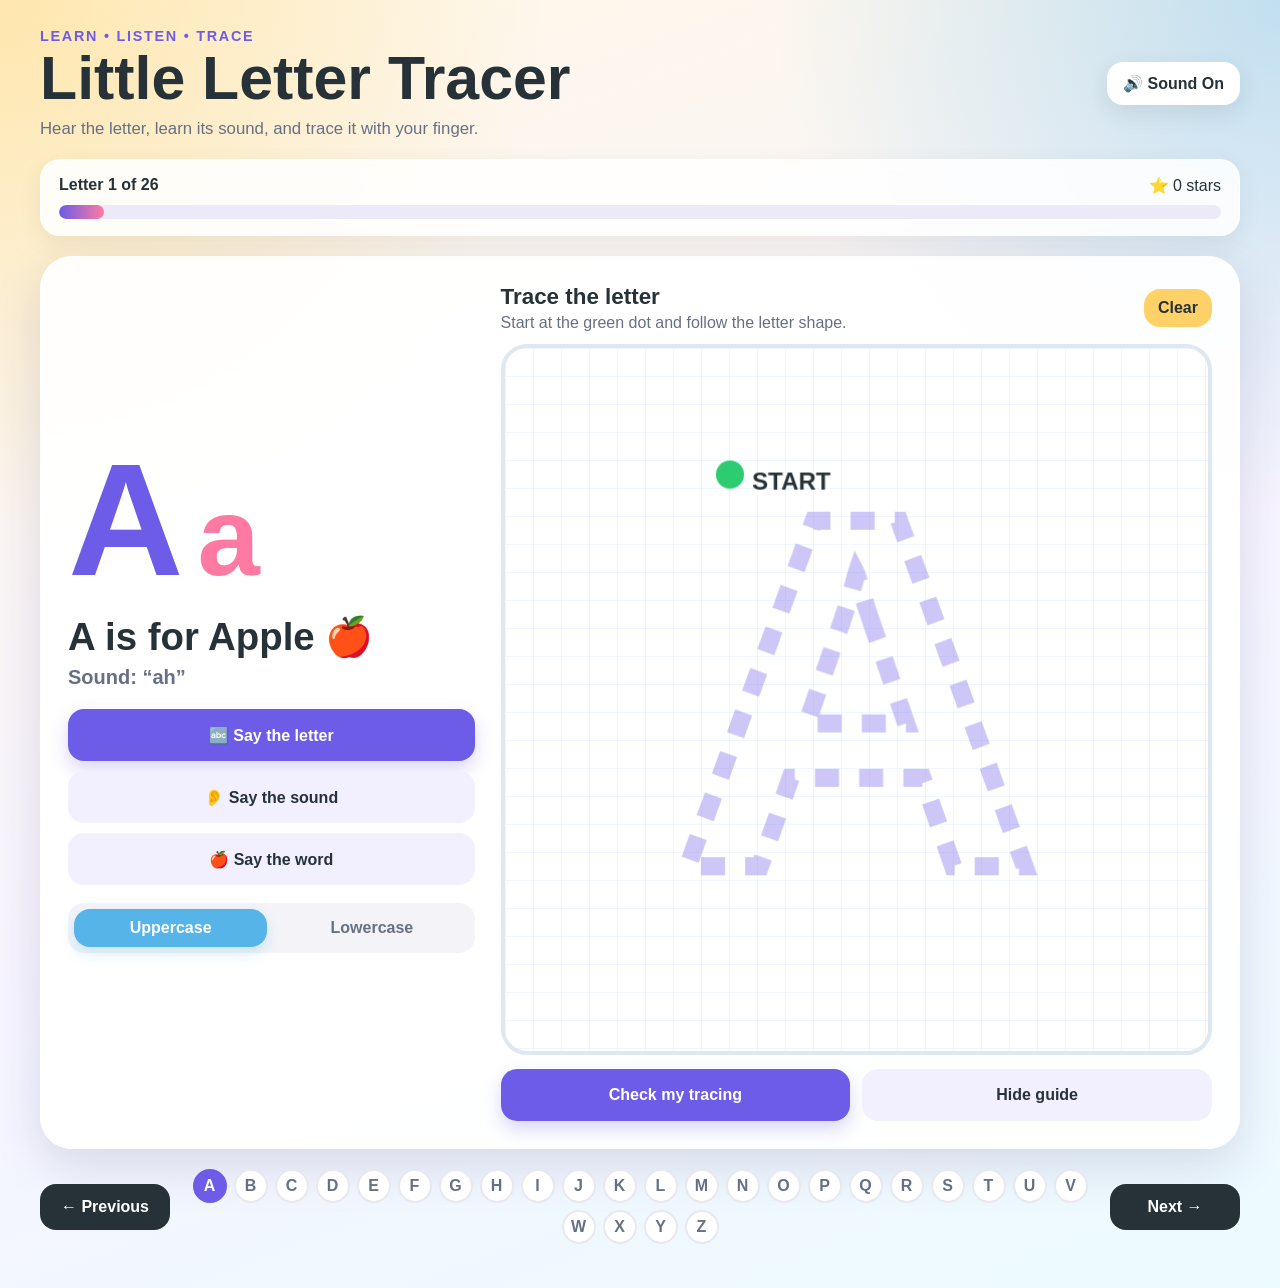
==== index.html @ a355255a "Add initial implementation of Little Letter Tracer with HTML, CSS, and JavaScript" ====
<!DOCTYPE html>
<html lang="en">
<head>
  <meta charset="UTF-8" />
  <meta name="viewport" content="width=device-width, initial-scale=1.0" />
  <meta name="theme-color" content="#fff8e7" />
  <title>Little Letter Tracer</title>
  <link rel="stylesheet" href="styles.css" />
</head>
<body>
  <main class="app-shell">
    <header class="hero">
      <div>
        <p class="eyebrow">Learn • Listen • Trace</p>
        <h1>Little Letter Tracer</h1>
        <p class="subtitle">Hear the letter, learn its sound, and trace it with your finger.</p>
      </div>
      <button id="soundToggle" class="icon-button" type="button" aria-label="Turn sound on or off">
        🔊 Sound On
      </button>
    </header>

    <section class="progress-panel" aria-label="Learning progress">
      <div class="progress-copy">
        <strong id="progressText">Letter 1 of 26</strong>
        <span id="starsText">⭐ 0 stars</span>
      </div>
      <div class="progress-track">
        <div id="progressBar" class="progress-bar"></div>
      </div>
    </section>

    <section class="letter-card">
      <div class="letter-info">
        <div class="letter-display" aria-live="polite">
          <span id="uppercaseLetter">A</span>
          <span id="lowercaseLetter">a</span>
        </div>

        <h2 id="letterTitle">A is for Apple</h2>
        <p id="phonicText" class="phonic-text">Sound: “ah”</p>

        <div class="speech-actions">
          <button id="speakNameBtn" class="primary-button" type="button">
            🔤 Say the letter
          </button>
          <button id="speakSoundBtn" class="secondary-button" type="button">
            👂 Say the sound
          </button>
          <button id="speakWordBtn" class="secondary-button" type="button">
            🍎 Say the word
          </button>
        </div>

        <div class="case-switch" role="group" aria-label="Choose letter case">
          <button id="uppercaseBtn" class="case-button active" type="button">Uppercase</button>
          <button id="lowercaseBtn" class="case-button" type="button">Lowercase</button>
        </div>
      </div>

      <div class="tracing-area">
        <div class="canvas-heading">
          <div>
            <h3>Trace the letter</h3>
            <p>Start at the green dot and follow the letter shape.</p>
          </div>
          <button id="clearBtn" class="small-button" type="button">Clear</button>
        </div>

        <div class="canvas-wrap">
          <canvas id="traceCanvas" width="700" height="700" aria-label="Letter tracing area"></canvas>
          <div id="successMessage" class="success-message" aria-live="polite">
            Great tracing! ⭐
          </div>
        </div>

        <div class="trace-actions">
          <button id="checkBtn" class="primary-button" type="button">Check my tracing</button>
          <button id="showGuideBtn" class="secondary-button" type="button">Hide guide</button>
        </div>
      </div>
    </section>

    <nav class="navigation" aria-label="Letter navigation">
      <button id="previousBtn" class="nav-button" type="button">← Previous</button>
      <div id="letterDots" class="letter-dots" aria-label="Choose a letter"></div>
      <button id="nextBtn" class="nav-button" type="button">Next →</button>
    </nav>
  </main>

  <script src="script.js"></script>
</body>
</html>
---- styles.css ----
* {
  box-sizing: border-box;
}

:root {
  --ink: #263238;
  --muted: #667085;
  --cream: #fff8e7;
  --card: #ffffff;
  --purple: #6c5ce7;
  --purple-dark: #5145cd;
  --yellow: #ffd166;
  --green: #2ecc71;
  --pink: #ff7aa2;
  --blue: #56b4e9;
  --line: #e8e8ef;
  --shadow: 0 18px 50px rgba(51, 46, 90, 0.14);
}

body {
  margin: 0;
  min-height: 100vh;
  font-family: "Trebuchet MS", "Arial Rounded MT Bold", Arial, sans-serif;
  color: var(--ink);
  background:
    radial-gradient(circle at top left, rgba(255, 209, 102, 0.45), transparent 30%),
    radial-gradient(circle at top right, rgba(86, 180, 233, 0.35), transparent 28%),
    linear-gradient(160deg, #fff8e7 0%, #f7f4ff 55%, #ecfbff 100%);
}

button {
  font: inherit;
}

button:focus-visible {
  outline: 4px solid rgba(108, 92, 231, 0.25);
  outline-offset: 3px;
}

.app-shell {
  width: min(1200px, 94%);
  margin: 0 auto;
  padding: 28px 0 44px;
}

.hero {
  display: flex;
  justify-content: space-between;
  gap: 20px;
  align-items: center;
  margin-bottom: 20px;
}

.eyebrow {
  margin: 0 0 4px;
  color: var(--purple);
  font-size: 0.9rem;
  font-weight: 800;
  letter-spacing: 0.12em;
  text-transform: uppercase;
}

h1 {
  margin: 0;
  font-size: clamp(2rem, 5vw, 3.8rem);
  line-height: 1;
}

.subtitle {
  margin: 10px 0 0;
  color: var(--muted);
  font-size: 1.05rem;
}

.icon-button,
.primary-button,
.secondary-button,
.nav-button,
.small-button,
.case-button {
  border: 0;
  border-radius: 16px;
  cursor: pointer;
  font-weight: 800;
  transition: transform 0.15s ease, box-shadow 0.15s ease, opacity 0.15s ease;
}

.icon-button:hover,
.primary-button:hover,
.secondary-button:hover,
.nav-button:hover,
.small-button:hover,
.case-button:hover {
  transform: translateY(-2px);
}

.icon-button {
  padding: 12px 16px;
  color: var(--ink);
  background: var(--card);
  box-shadow: 0 8px 24px rgba(38, 50, 56, 0.1);
  white-space: nowrap;
}

.progress-panel {
  padding: 16px 18px;
  margin-bottom: 20px;
  background: rgba(255, 255, 255, 0.86);
  border: 1px solid rgba(255, 255, 255, 0.9);
  border-radius: 20px;
  box-shadow: 0 8px 24px rgba(38, 50, 56, 0.07);
  backdrop-filter: blur(8px);
}

.progress-copy {
  display: flex;
  justify-content: space-between;
  margin-bottom: 10px;
}

.progress-track {
  height: 14px;
  overflow: hidden;
  background: #eceaf8;
  border-radius: 999px;
}

.progress-bar {
  width: 3.85%;
  height: 100%;
  border-radius: inherit;
  background: linear-gradient(90deg, var(--purple), var(--pink));
  transition: width 0.3s ease;
}

.letter-card {
  display: grid;
  grid-template-columns: minmax(260px, 0.8fr) minmax(420px, 1.4fr);
  gap: 26px;
  padding: 26px;
  background: rgba(255, 255, 255, 0.93);
  border: 2px solid rgba(255, 255, 255, 0.96);
  border-radius: 32px;
  box-shadow: var(--shadow);
}

.letter-info {
  display: flex;
  flex-direction: column;
  justify-content: center;
}

.letter-display {
  display: flex;
  align-items: baseline;
  gap: 14px;
  margin-bottom: 8px;
  color: var(--purple);
}

.letter-display span:first-child {
  font-size: clamp(6rem, 15vw, 10rem);
  font-weight: 900;
  line-height: 0.85;
}

.letter-display span:last-child {
  font-size: clamp(4rem, 10vw, 7rem);
  color: var(--pink);
  font-weight: 900;
  line-height: 0.85;
}

h2 {
  margin: 18px 0 6px;
  font-size: clamp(1.6rem, 3vw, 2.5rem);
}

.phonic-text {
  margin: 0 0 20px;
  color: var(--muted);
  font-size: 1.25rem;
  font-weight: 700;
}

.speech-actions {
  display: grid;
  gap: 10px;
}

.primary-button,
.secondary-button {
  min-height: 52px;
  padding: 12px 16px;
}

.primary-button {
  color: white;
  background: var(--purple);
  box-shadow: 0 8px 18px rgba(108, 92, 231, 0.25);
}

.primary-button:hover {
  background: var(--purple-dark);
}

.secondary-button {
  color: var(--ink);
  background: #f2efff;
}

.case-switch {
  display: flex;
  gap: 8px;
  margin-top: 18px;
  padding: 6px;
  background: #f4f4f8;
  border-radius: 16px;
}

.case-button {
  flex: 1;
  padding: 10px;
  color: var(--muted);
  background: transparent;
}

.case-button.active {
  color: white;
  background: var(--blue);
  box-shadow: 0 6px 14px rgba(86, 180, 233, 0.25);
}

.tracing-area {
  min-width: 0;
}

.canvas-heading {
  display: flex;
  justify-content: space-between;
  align-items: center;
  gap: 16px;
  margin-bottom: 12px;
}

.canvas-heading h3 {
  margin: 0 0 4px;
  font-size: 1.4rem;
}

.canvas-heading p {
  margin: 0;
  color: var(--muted);
}

.small-button {
  padding: 10px 14px;
  color: var(--ink);
  background: var(--yellow);
}

.canvas-wrap {
  position: relative;
  width: 100%;
  aspect-ratio: 1;
  overflow: hidden;
  background:
    linear-gradient(#eef7ff 1px, transparent 1px),
    linear-gradient(90deg, #eef7ff 1px, transparent 1px),
    white;
  background-size: 28px 28px;
  border: 4px solid #dfe8f1;
  border-radius: 26px;
  touch-action: none;
}

canvas {
  display: block;
  width: 100%;
  height: 100%;
  cursor: crosshair;
  touch-action: none;
}

.success-message {
  position: absolute;
  left: 50%;
  bottom: 18px;
  transform: translateX(-50%) translateY(20px);
  padding: 12px 20px;
  color: #174d2a;
  background: #d8f9e3;
  border: 2px solid #7de49d;
  border-radius: 999px;
  font-size: 1.1rem;
  font-weight: 900;
  opacity: 0;
  pointer-events: none;
  transition: opacity 0.25s ease, transform 0.25s ease;
}

.success-message.show {
  opacity: 1;
  transform: translateX(-50%) translateY(0);
}

.trace-actions {
  display: grid;
  grid-template-columns: 1fr 1fr;
  gap: 12px;
  margin-top: 14px;
}

.navigation {
  display: grid;
  grid-template-columns: auto 1fr auto;
  gap: 14px;
  align-items: center;
  margin-top: 20px;
}

.nav-button {
  min-width: 130px;
  padding: 14px 18px;
  color: white;
  background: #263238;
}

.letter-dots {
  display: flex;
  flex-wrap: wrap;
  justify-content: center;
  gap: 7px;
}

.letter-dot {
  width: 34px;
  height: 34px;
  padding: 0;
  color: var(--muted);
  background: white;
  border: 2px solid var(--line);
  border-radius: 50%;
  cursor: pointer;
  font-weight: 900;
}

.letter-dot.active {
  color: white;
  background: var(--purple);
  border-color: var(--purple);
}

.letter-dot.completed {
  border-color: var(--green);
  box-shadow: inset 0 0 0 3px rgba(46, 204, 113, 0.15);
}

@media (max-width: 900px) {
  .letter-card {
    grid-template-columns: 1fr;
  }

  .letter-info {
    text-align: center;
  }

  .letter-display {
    justify-content: center;
  }

  .speech-actions {
    grid-template-columns: repeat(3, 1fr);
  }
}

@media (max-width: 650px) {
  .app-shell {
    width: min(96%, 600px);
    padding-top: 18px;
  }

  .hero {
    align-items: flex-start;
    flex-direction: column;
  }

  .letter-card {
    padding: 16px;
    border-radius: 24px;
  }

  .speech-actions,
  .trace-actions {
    grid-template-columns: 1fr;
  }

  .navigation {
    grid-template-columns: 1fr 1fr;
  }

  .letter-dots {
    grid-column: 1 / -1;
    grid-row: 2;
  }

  .nav-button {
    min-width: 0;
  }

  .canvas-heading {
    align-items: flex-start;
  }
}
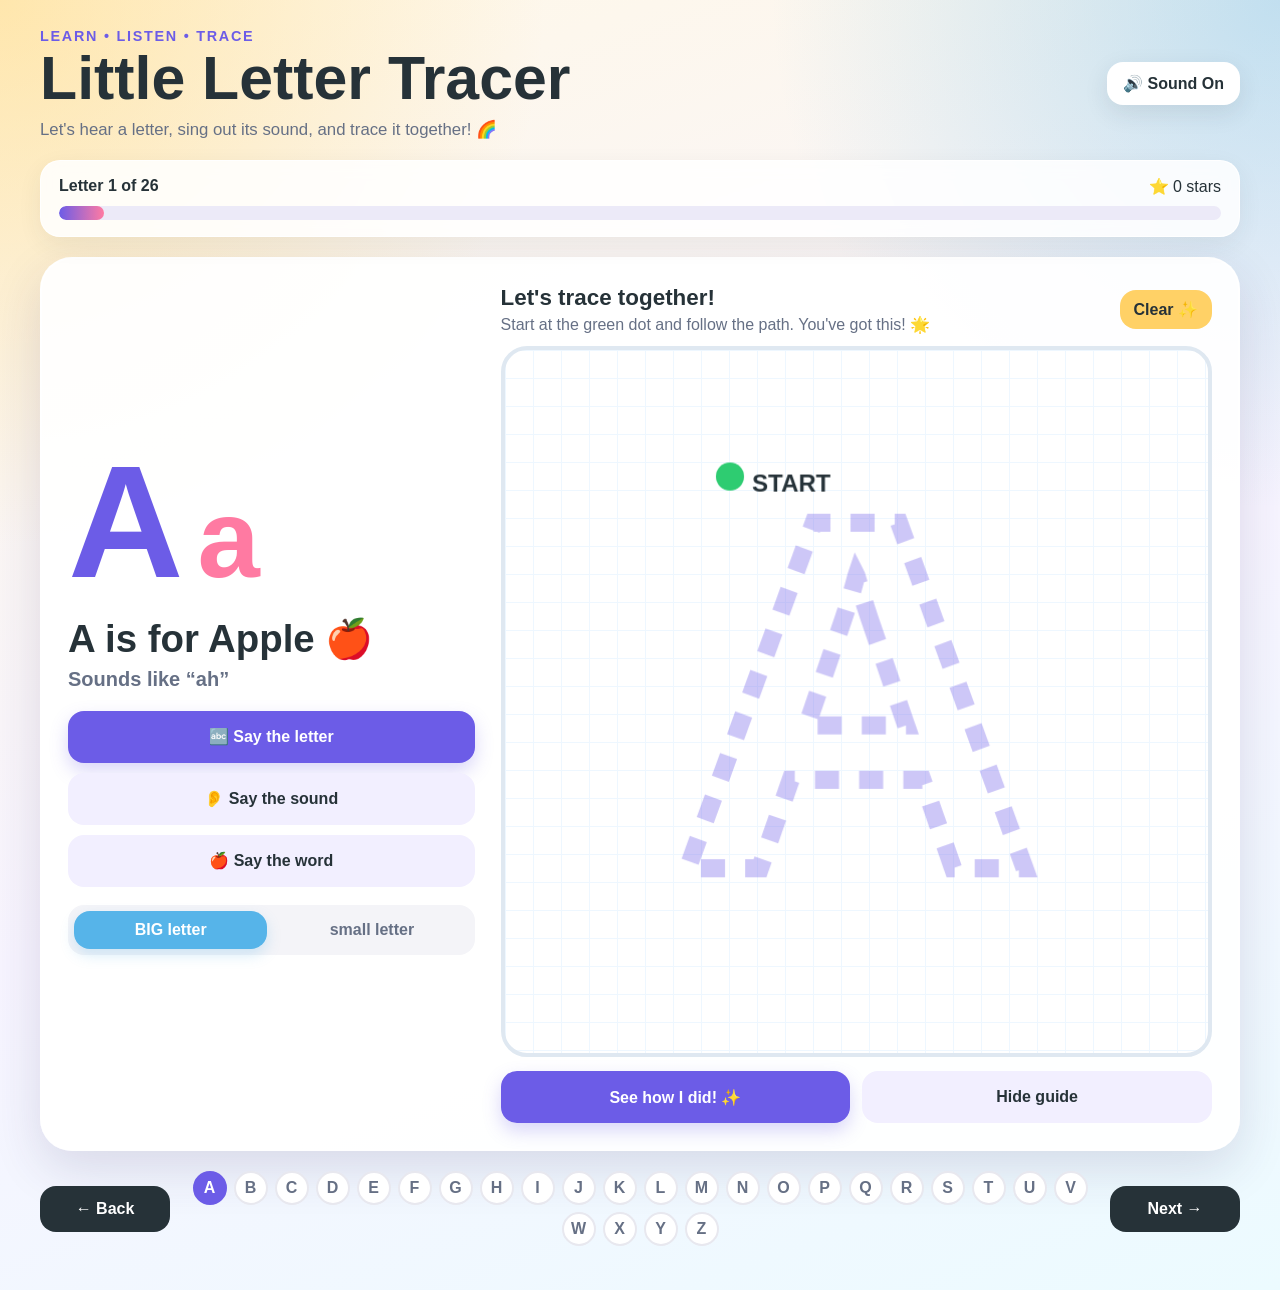
==== commit 74a7f604: "Enhance Little Letter Tracer with improved UI text, sound button accessibility, and tracing guide fu" ====
--- a/index.html
+++ b/index.html
@@ -13,9 +13,9 @@
       <div>
         <p class="eyebrow">Learn • Listen • Trace</p>
         <h1>Little Letter Tracer</h1>
-        <p class="subtitle">Hear the letter, learn its sound, and trace it with your finger.</p>
+        <p class="subtitle">Let's hear a letter, sing out its sound, and trace it together! 🌈</p>
       </div>
-      <button id="soundToggle" class="icon-button" type="button" aria-label="Turn sound on or off">
+      <button id="soundToggle" class="icon-button" type="button" aria-label="Turn sound on or off" aria-pressed="true">
         🔊 Sound On
       </button>
     </header>
@@ -38,7 +38,7 @@
         </div>
 
         <h2 id="letterTitle">A is for Apple</h2>
-        <p id="phonicText" class="phonic-text">Sound: “ah”</p>
+        <p id="phonicText" class="phonic-text">Sounds like “ah”</p>
 
         <div class="speech-actions">
           <button id="speakNameBtn" class="primary-button" type="button">
@@ -52,22 +52,23 @@
           </button>
         </div>
 
-        <div class="case-switch" role="group" aria-label="Choose letter case">
-          <button id="uppercaseBtn" class="case-button active" type="button">Uppercase</button>
-          <button id="lowercaseBtn" class="case-button" type="button">Lowercase</button>
+        <div class="case-switch" role="group" aria-label="Pick a BIG or small letter">
+          <button id="uppercaseBtn" class="case-button active" type="button">BIG letter</button>
+          <button id="lowercaseBtn" class="case-button" type="button">small letter</button>
         </div>
       </div>
 
       <div class="tracing-area">
         <div class="canvas-heading">
           <div>
-            <h3>Trace the letter</h3>
-            <p>Start at the green dot and follow the letter shape.</p>
+            <h3>Let's trace together!</h3>
+            <p>Start at the green dot and follow the path. You've got this! 🌟</p>
           </div>
-          <button id="clearBtn" class="small-button" type="button">Clear</button>
+          <button id="clearBtn" class="small-button" type="button">Clear ✨</button>
         </div>
 
         <div class="canvas-wrap">
+          <canvas id="guideCanvas" width="700" height="700" aria-hidden="true"></canvas>
           <canvas id="traceCanvas" width="700" height="700" aria-label="Letter tracing area"></canvas>
           <div id="successMessage" class="success-message" aria-live="polite">
             Great tracing! ⭐
@@ -75,14 +76,14 @@
         </div>
 
         <div class="trace-actions">
-          <button id="checkBtn" class="primary-button" type="button">Check my tracing</button>
+          <button id="checkBtn" class="primary-button" type="button">See how I did! ✨</button>
           <button id="showGuideBtn" class="secondary-button" type="button">Hide guide</button>
         </div>
       </div>
     </section>
 
     <nav class="navigation" aria-label="Letter navigation">
-      <button id="previousBtn" class="nav-button" type="button">← Previous</button>
+      <button id="previousBtn" class="nav-button" type="button">← Back</button>
       <div id="letterDots" class="letter-dots" aria-label="Choose a letter"></div>
       <button id="nextBtn" class="nav-button" type="button">Next →</button>
     </nav>
--- a/styles.css
+++ b/styles.css
@@ -280,6 +280,16 @@
   height: 100%;
   cursor: crosshair;
   touch-action: none;
+}
+
+#guideCanvas,
+#traceCanvas {
+  position: absolute;
+  inset: 0;
+}
+
+#guideCanvas {
+  pointer-events: none;
 }
 
 .success-message {
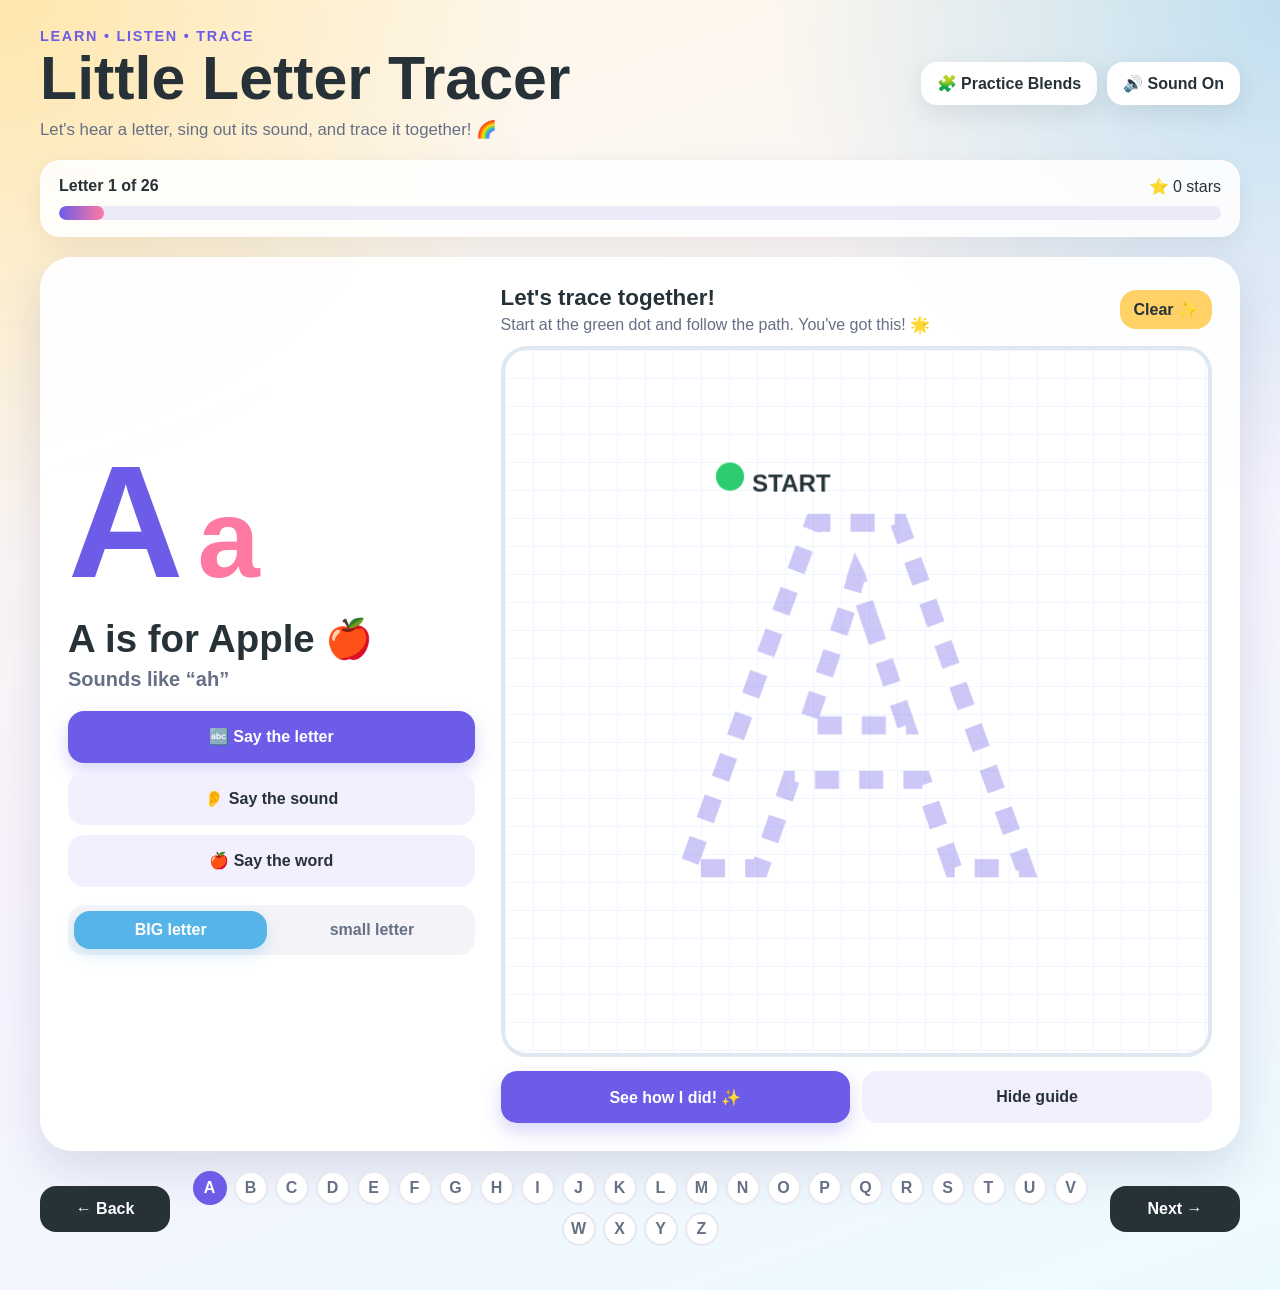
==== commit ee849e0c: "Add Blend Buddies feature with HTML structure, CSS styling, and JavaScript functionality for blend t" ====
--- a/index.html
+++ b/index.html
@@ -15,9 +15,12 @@
         <h1>Little Letter Tracer</h1>
         <p class="subtitle">Let's hear a letter, sing out its sound, and trace it together! 🌈</p>
       </div>
-      <button id="soundToggle" class="icon-button" type="button" aria-label="Turn sound on or off" aria-pressed="true">
-        🔊 Sound On
-      </button>
+      <div class="hero-actions">
+        <a class="icon-button" href="blends.html">🧩 Practice Blends</a>
+        <button id="soundToggle" class="icon-button" type="button" aria-label="Turn sound on or off" aria-pressed="true">
+          🔊 Sound On
+        </button>
+      </div>
     </header>
 
     <section class="progress-panel" aria-label="Learning progress">
--- a/styles.css
+++ b/styles.css
@@ -100,6 +100,18 @@
   background: var(--card);
   box-shadow: 0 8px 24px rgba(38, 50, 56, 0.1);
   white-space: nowrap;
+}
+
+a.icon-button {
+  display: inline-flex;
+  align-items: center;
+  text-decoration: none;
+}
+
+.hero-actions {
+  display: flex;
+  flex-wrap: wrap;
+  gap: 10px;
 }
 
 .progress-panel {
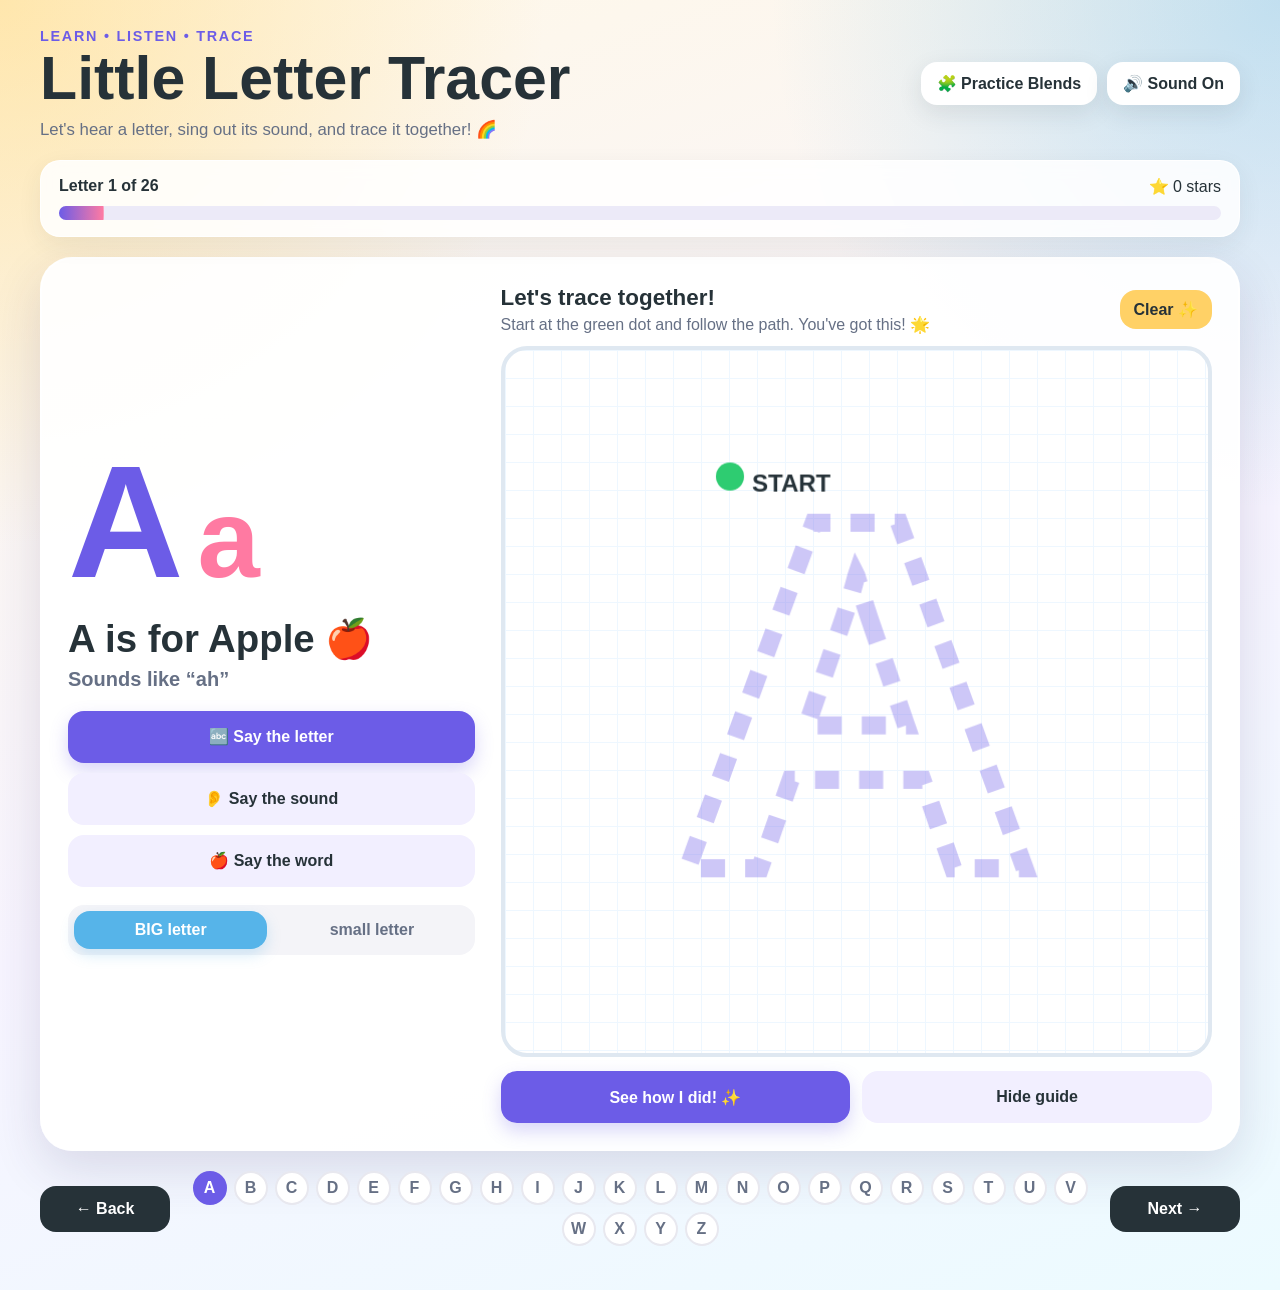
==== commit 68a5bd44: "Enhance blends feature with improved canvas accessibility, added letter phonics support, and refined" ====
--- a/index.html
+++ b/index.html
@@ -71,8 +71,8 @@
         </div>
 
         <div class="canvas-wrap">
-          <canvas id="guideCanvas" width="700" height="700" aria-hidden="true"></canvas>
-          <canvas id="traceCanvas" width="700" height="700" aria-label="Letter tracing area"></canvas>
+          <canvas id="guideCanvas" width="700" height="700" aria-hidden="true" class="guide"></canvas>
+          <canvas id="traceCanvas" width="700" height="700" aria-label="Letter tracing area" class="ink"></canvas>
           <div id="successMessage" class="success-message" aria-live="polite">
             Great tracing! ⭐
           </div>
--- a/styles.css
+++ b/styles.css
@@ -15,6 +15,8 @@
   --blue: #56b4e9;
   --line: #e8e8ef;
   --shadow: 0 18px 50px rgba(51, 46, 90, 0.14);
+  --ease-out: cubic-bezier(0.23, 1, 0.32, 1);
+  --ease-in-out: cubic-bezier(0.77, 0, 0.175, 1);
 }
 
 body {
@@ -82,16 +84,28 @@
   border-radius: 16px;
   cursor: pointer;
   font-weight: 800;
-  transition: transform 0.15s ease, box-shadow 0.15s ease, opacity 0.15s ease;
-}
-
-.icon-button:hover,
-.primary-button:hover,
-.secondary-button:hover,
-.nav-button:hover,
-.small-button:hover,
-.case-button:hover {
-  transform: translateY(-2px);
+  transition: transform 150ms var(--ease-out), box-shadow 150ms var(--ease-out),
+    background-color 150ms var(--ease-out), color 150ms var(--ease-out);
+}
+
+@media (hover: hover) and (pointer: fine) {
+  .icon-button:hover,
+  .primary-button:hover,
+  .secondary-button:hover,
+  .nav-button:hover,
+  .small-button:hover,
+  .case-button:hover {
+    transform: translateY(-2px);
+  }
+}
+
+.icon-button:active,
+.primary-button:active,
+.secondary-button:active,
+.nav-button:active,
+.small-button:active,
+.case-button:active {
+  transform: scale(0.97);
 }
 
 .icon-button {
@@ -130,6 +144,23 @@
   margin-bottom: 10px;
 }
 
+@keyframes pulse-pop {
+  0% {
+    transform: scale(1);
+  }
+  40% {
+    transform: scale(1.3);
+  }
+  100% {
+    transform: scale(1);
+  }
+}
+
+.pulse-pop {
+  display: inline-block;
+  animation: pulse-pop 420ms var(--ease-out);
+}
+
 .progress-track {
   height: 14px;
   overflow: hidden;
@@ -138,11 +169,13 @@
 }
 
 .progress-bar {
-  width: 3.85%;
+  width: 100%;
   height: 100%;
   border-radius: inherit;
   background: linear-gradient(90deg, var(--purple), var(--pink));
-  transition: width 0.3s ease;
+  transform: scaleX(0.0385);
+  transform-origin: left;
+  transition: transform 300ms var(--ease-in-out);
 }
 
 .letter-card {
@@ -294,14 +327,15 @@
   touch-action: none;
 }
 
-#guideCanvas,
-#traceCanvas {
+.guide,
+.ink {
   position: absolute;
   inset: 0;
 }
 
-#guideCanvas {
+.guide {
   pointer-events: none;
+  transition: opacity 200ms var(--ease-out);
 }
 
 .success-message {
@@ -318,7 +352,7 @@
   font-weight: 900;
   opacity: 0;
   pointer-events: none;
-  transition: opacity 0.25s ease, transform 0.25s ease;
+  transition: opacity 250ms var(--ease-out), transform 250ms var(--ease-out);
 }
 
 .success-message.show {
@@ -365,6 +399,18 @@
   border-radius: 50%;
   cursor: pointer;
   font-weight: 900;
+  transition: color 150ms var(--ease-out), background-color 150ms var(--ease-out),
+    border-color 150ms var(--ease-out), transform 150ms var(--ease-out);
+}
+
+@media (hover: hover) and (pointer: fine) {
+  .letter-dot:hover {
+    transform: translateY(-2px);
+  }
+}
+
+.letter-dot:active {
+  transform: scale(0.9);
 }
 
 .letter-dot.active {
@@ -434,3 +480,30 @@
     align-items: flex-start;
   }
 }
+
+@media (prefers-reduced-motion: reduce) {
+  .icon-button:hover,
+  .primary-button:hover,
+  .secondary-button:hover,
+  .nav-button:hover,
+  .small-button:hover,
+  .case-button:hover,
+  .letter-dot:hover,
+  .icon-button:active,
+  .primary-button:active,
+  .secondary-button:active,
+  .nav-button:active,
+  .small-button:active,
+  .case-button:active,
+  .letter-dot:active {
+    transform: none;
+  }
+
+  .progress-bar {
+    transition: none;
+  }
+
+  .pulse-pop {
+    animation: none;
+  }
+}
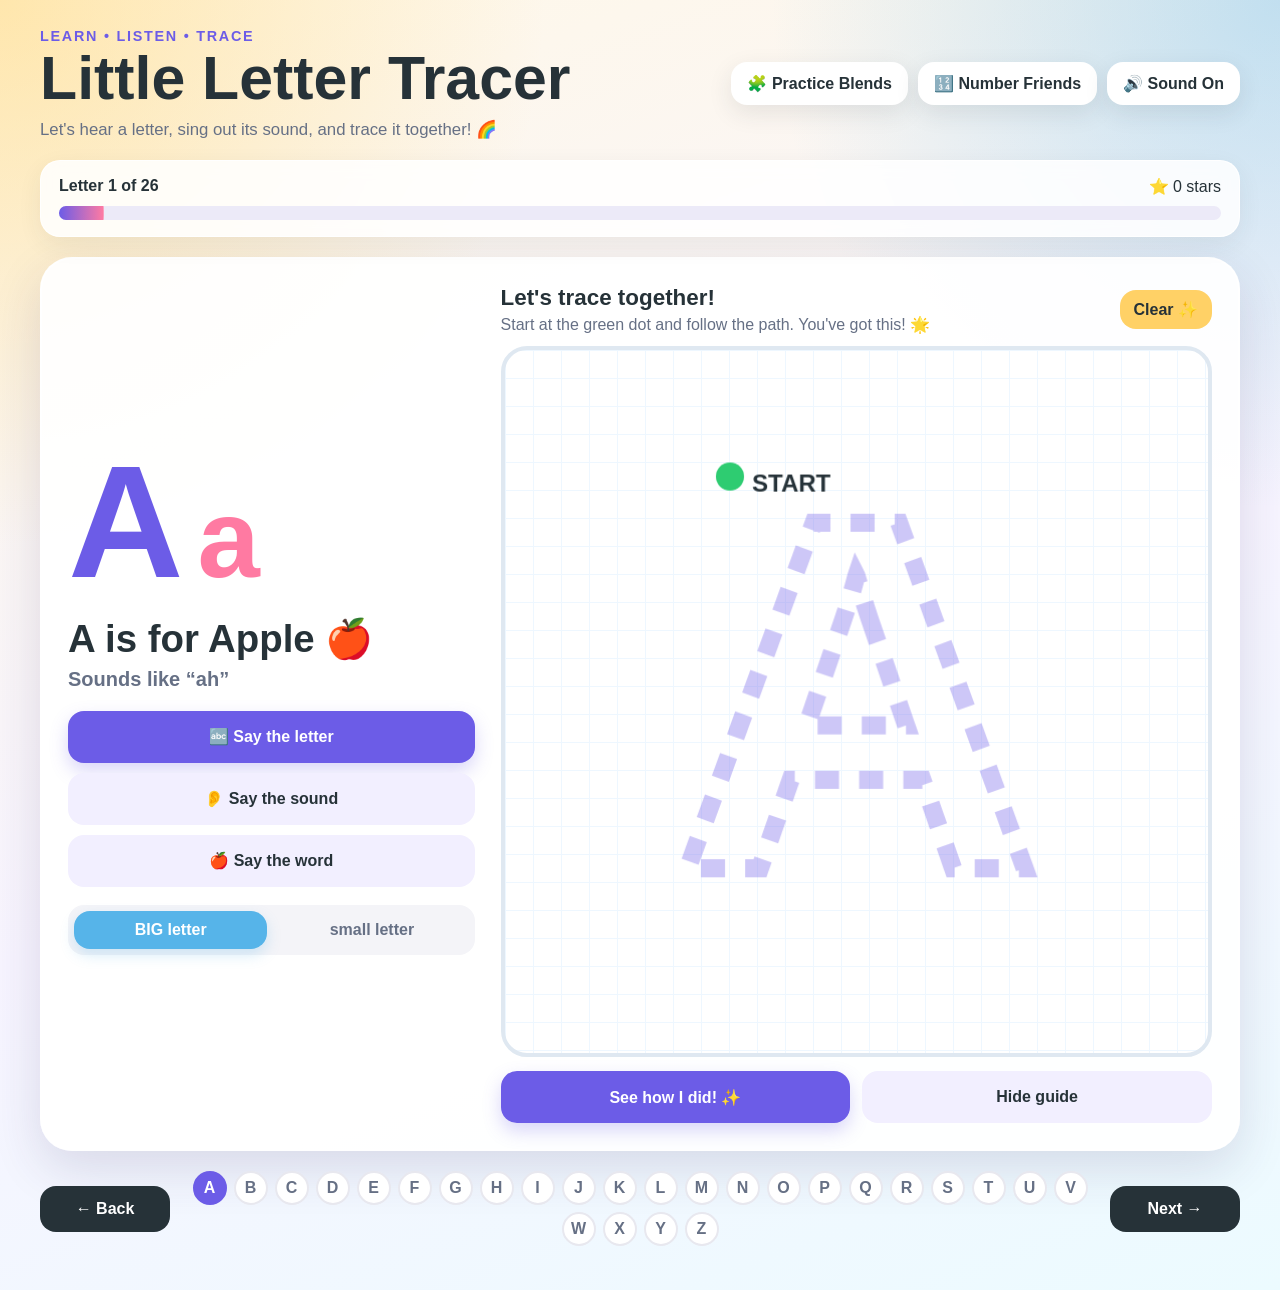
==== commit 39b31f10: "Add Number Friends feature with HTML structure, CSS styling, and JavaScript functionality for number" ====
--- a/index.html
+++ b/index.html
@@ -17,6 +17,7 @@
       </div>
       <div class="hero-actions">
         <a class="icon-button" href="blends.html">🧩 Practice Blends</a>
+        <a class="icon-button" href="math.html">🔢 Number Friends</a>
         <button id="soundToggle" class="icon-button" type="button" aria-label="Turn sound on or off" aria-pressed="true">
           🔊 Sound On
         </button>
